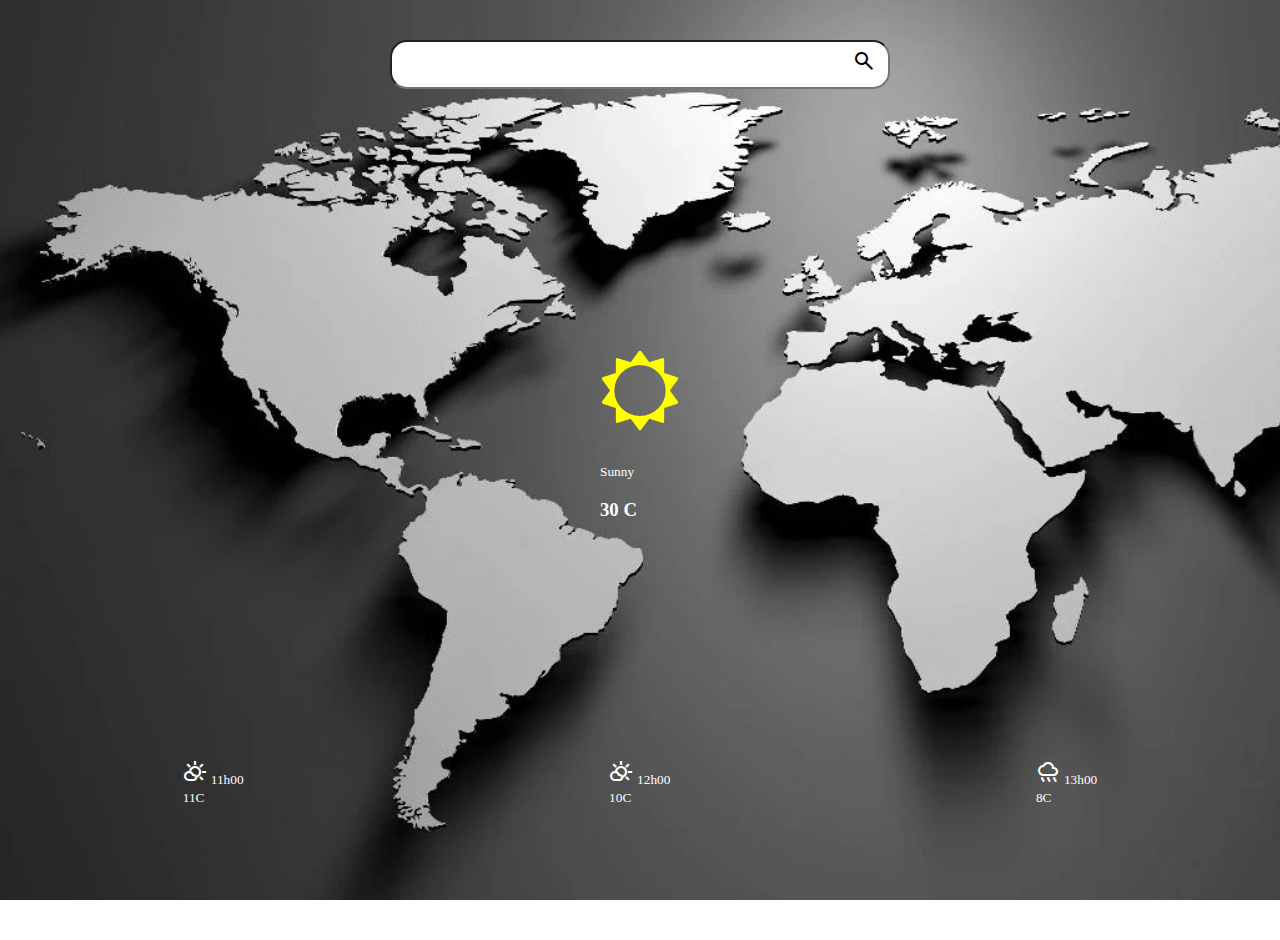
==== popUp.html @ 90bb9b18 "final part of display" ====
<!DOCTYPE html>
<html lang="en">
<head>
    <meta charset="UTF-8">
    <meta name="viewport" content="width=device-width, initial-scale=1.0">
    <title>Pop-Up</title>
    <link rel="stylesheet" href="./popUp.css">
    <link rel="stylesheet" href="https://fonts.googleapis.com/css2?family=Material+Symbols+Outlined:opsz,wght,FILL,GRAD@24,400,0,0" />
    <link rel="stylesheet" href="https://cdnjs.cloudflare.com/ajax/libs/font-awesome/4.7.0/css/font-awesome.min.css">
</head>
<body>
<div class="main-container">
    <nav class="flex center-center">
        <div class="location">
            <span class="material-symbols-outlined" >
                location_on
                </span>
        </div>
        <div class="relative">
            <input type="text" class="adjust">
        <button class="btn"  id="button">
            <span class="material-symbols-outlined">
                search
            </span>
        </button>
        </div>
        
        </nav>
        </div>
        <section class=" flex center-center">
            <div>
                <div class="icon">
                    <i class="fa fa-sun-o" style="font-size:80px;color:yellow"></i>
                
                </div>

                <div class="description">
                    <small>
                        Sunny
                    </small>
                    <h3>
                        30 C
                    </h3>
    
                </div>
            
            </div>
               
          
        </section>
        <footer>
            <div class="small-icons">
                <div>
                    <span class="material-symbols-outlined">
                        partly_cloudy_day
                        </span>
                        <small>
                            11h00 <br>
                            11C
                        </small>

                </div>
                <div>
                    <span class="material-symbols-outlined">
                        partly_cloudy_day
                        </span>
                        <small>
                            12h00 <br> 10C
                        </small>
                </div>
                <div>
                    <span class="material-symbols-outlined">
                        rainy
                        </span>
                        <small>
                            13h00 <br> 8C
                        </small>
                </div>
            </div>
        </footer>

    
</body>
</html>
---- popUp.css ----
body{
    margin: 0;
    height: 100vh;
    background-image: url(./cropped\ image.jpg);
    background-repeat: no-repeat;
    background-attachment: fixed;  
    background-size: cover;
    width: 80%;
     border-radius: 7px;
     color: white;
    width: 100%;
    overflow: hidden;

  }
  .flex{
    display: flex;
  }
  .center-center{
    justify-content: center;
    align-items: center;
  }
.main-container{
    color: white;
    height: 10%;
}
nav{
    position: relative;
    margin-top: 40px;
}
.adjust{
    width: 35em;
    padding: 15px;
    border-radius: 17px;
}
.relative{
    position: relative;
}
.btn{
    position: absolute;
    right: 8px;
    top: 7.5px;
    border: none;
    background-color:white;
    border-radius: none;
    
}
.location{
    position: absolute;
   left: 500px;
   color: black;
   bottom: .1em;
}
section{
    height: 70%;
    display: flex;
    flex-direction: row;
  
}
.icon{
    margin-bottom: 2em;
}

footer{
    height: 20%;
}
.small-icons{
    display: flex;
    justify-content: space-around;
}
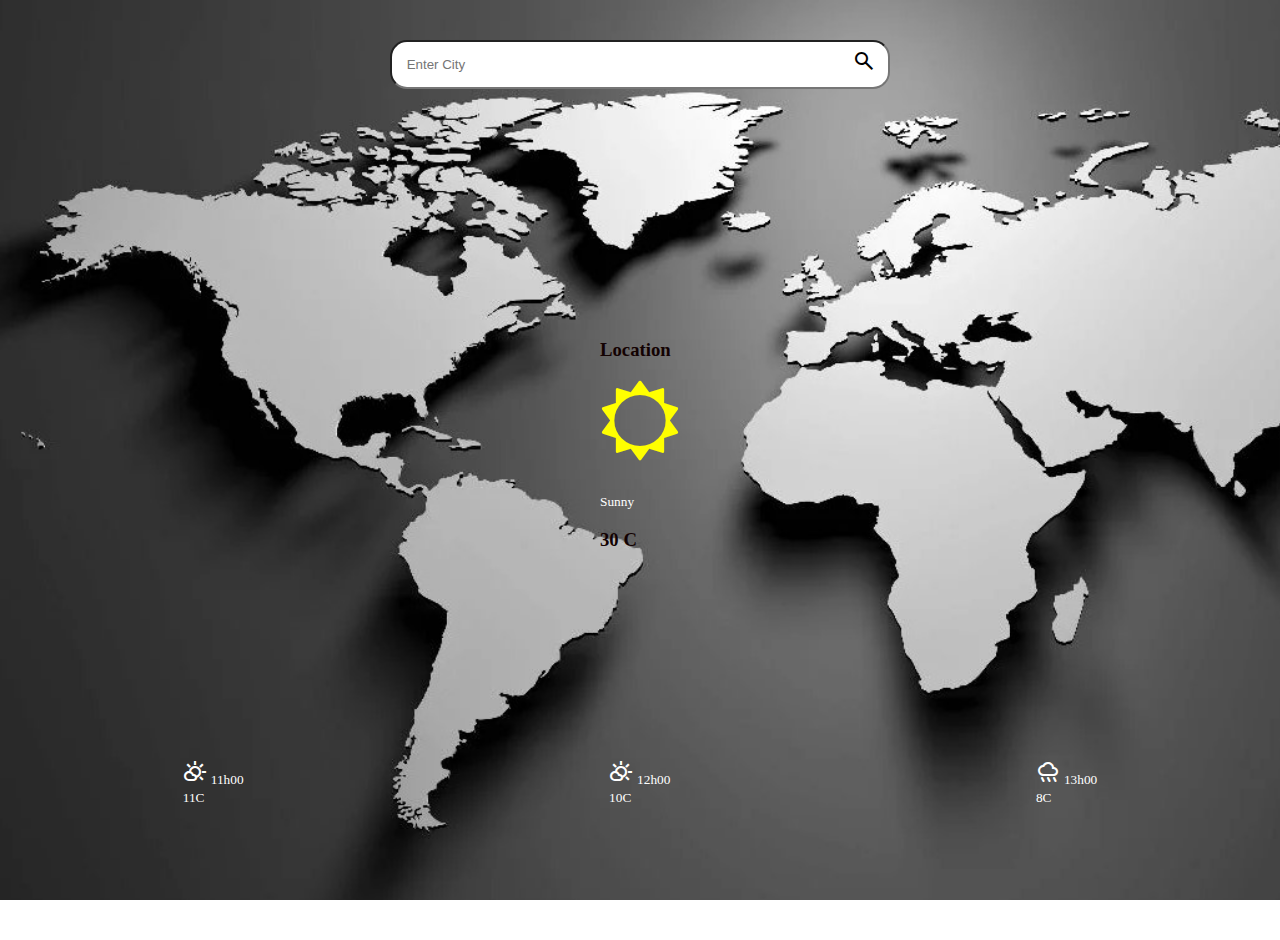
==== commit aaac65e5: "done with changins" ====
--- a/popUp.html
+++ b/popUp.html
@@ -11,13 +11,10 @@
 <body>
 <div class="main-container">
     <nav class="flex center-center">
-        <div class="location">
-            <span class="material-symbols-outlined" >
-                location_on
-                </span>
-        </div>
+        
         <div class="relative">
-            <input type="text" class="adjust">
+
+            <input type="text" class="adjust" id="search" placeholder="Enter City">
         <button class="btn"  id="button">
             <span class="material-symbols-outlined">
                 search
@@ -29,20 +26,28 @@
         </div>
         <section class=" flex center-center">
             <div>
-                <div class="icon">
+                <div>
+                    <h3>
+                        Location
+                    </h3>
+                </div>
+                <div class="icon" id="icon">
                     <i class="fa fa-sun-o" style="font-size:80px;color:yellow"></i>
                 
                 </div>
-
-                <div class="description">
-                    <small>
-                        Sunny
-                    </small>
-                    <h3>
-                        30 C
-                    </h3>
-    
-                </div>
+                <div>
+                   
+                    <div class="description">
+                        <small id="description">
+                            Sunny
+                        </small>
+                        <h3 id="temperature">
+                            30 C
+                        </h3>
+        
+                    </div>
+            </div>
+            
             
             </div>
                
--- a/popUp.css
+++ b/popUp.css
@@ -19,6 +19,10 @@
     justify-content: center;
     align-items: center;
   }
+  .direction{
+    display: flex;
+    flex-direction: row;
+  }
 .main-container{
     color: white;
     height: 10%;
@@ -26,6 +30,13 @@
 nav{
     position: relative;
     margin-top: 40px;
+}
+h3{
+    display: flex;
+    color: rgb(19, 2, 2);
+}
+.words{
+    color:  rgb(19, 2, 2);
 }
 .adjust{
     width: 35em;
@@ -44,12 +55,7 @@
     border-radius: none;
     
 }
-.location{
-    position: absolute;
-   left: 500px;
-   color: black;
-   bottom: .1em;
-}
+
 section{
     height: 70%;
     display: flex;
@@ -67,3 +73,19 @@
     display: flex;
     justify-content: space-around;
 }
+.only-large-screen{
+    display: none;
+}
+@media  screen and (max-width:600px) {
+    .adjust{
+        width: 30em;
+    }
+    .only-large-screen{
+        display: inline;
+    }
+}
+@media screen and (max-width:450px) {
+    .adjust{
+        width: 25em;
+    }
+}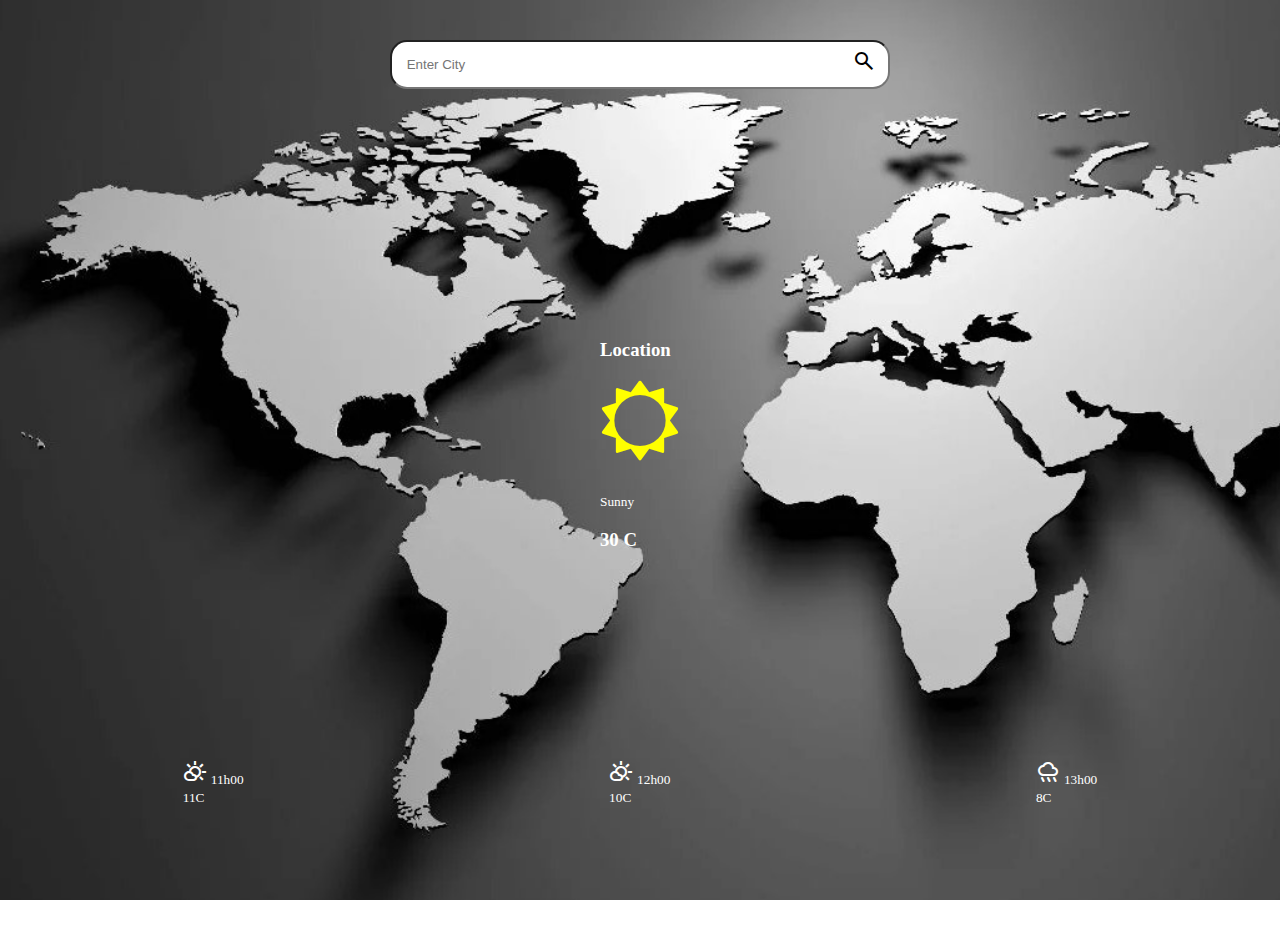
==== commit 0402f5cb: "just  changing the location" ====
--- a/popUp.html
+++ b/popUp.html
@@ -21,22 +21,19 @@
             </span>
         </button>
         </div>
-        
         </nav>
         </div>
         <section class=" flex center-center">
             <div>
                 <div>
-                    <h3>
+                    <h3 id="place">
                         Location
                     </h3>
                 </div>
                 <div class="icon" id="icon">
                     <i class="fa fa-sun-o" style="font-size:80px;color:yellow"></i>
-                
                 </div>
-                <div>
-                   
+                <div class="mine">
                     <div class="description">
                         <small id="description">
                             Sunny
@@ -44,15 +41,11 @@
                         <h3 id="temperature">
                             30 C
                         </h3>
-        
                     </div>
             </div>
-            
-            
             </div>
-               
-          
         </section>
+
         <footer>
             <div class="small-icons">
                 <div>
@@ -63,7 +56,6 @@
                             11h00 <br>
                             11C
                         </small>
-
                 </div>
                 <div>
                     <span class="material-symbols-outlined">
@@ -83,7 +75,6 @@
                 </div>
             </div>
         </footer>
-
-    
 </body>
+<script src="./index.js"></script>
 </html>--- a/popUp.css
+++ b/popUp.css
@@ -33,10 +33,10 @@
 }
 h3{
     display: flex;
-    color: rgb(19, 2, 2);
+    color:white;
 }
 .words{
-    color:  rgb(19, 2, 2);
+    color: white;
 }
 .adjust{
     width: 35em;
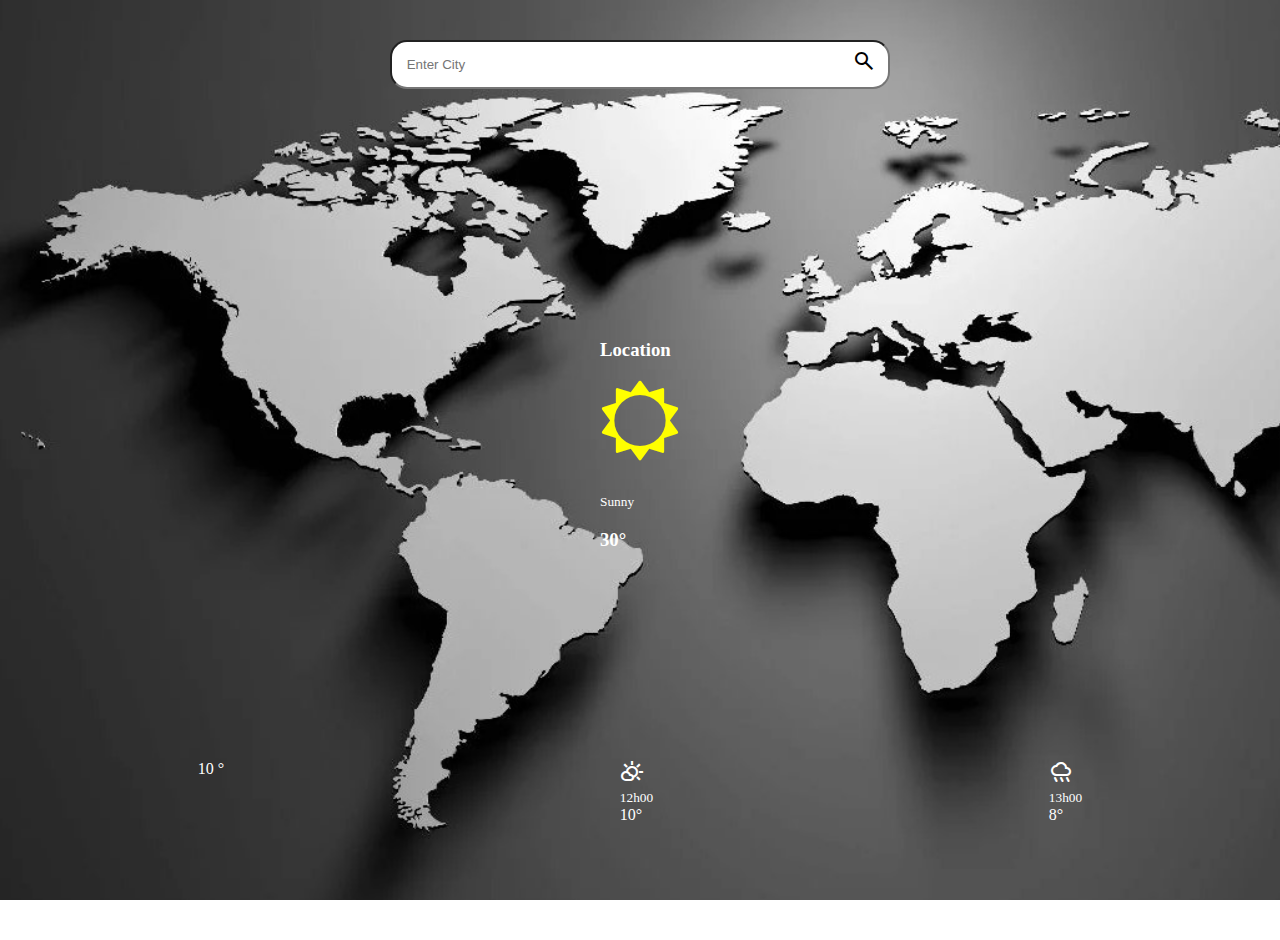
==== commit 6583ba58: "trying to fix the footer" ====
--- a/popUp.html
+++ b/popUp.html
@@ -39,7 +39,7 @@
                             Sunny
                         </small>
                         <h3 id="temperature">
-                            30 C
+                            30&deg; 
                         </h3>
                     </div>
             </div>
@@ -49,29 +49,51 @@
         <footer>
             <div class="small-icons">
                 <div>
-                    <span class="material-symbols-outlined">
-                        partly_cloudy_day
-                        </span>
+                    <div class="footer-icon" data-icon>
+                      
+                    </div>
+                    <div class="time" data-time>
                         <small>
-                            11h00 <br>
-                            11C
+                           
                         </small>
+                    </div>
+                       
+                        <div class="footer-temp" data-temperature>
+                           <span>10</span> <span> &deg;</span>
+                        </div>
                 </div>
                 <div>
-                    <span class="material-symbols-outlined">
-                        partly_cloudy_day
-                        </span>
+                    <div class="footer-icon">
+                        <span class="material-symbols-outlined">
+                            partly_cloudy_day
+                            </span>
+                    </div>
+                    <div class="time">
                         <small>
-                            12h00 <br> 10C
+                            12h00 
                         </small>
+                    </div>
+                   <div class="footer-temp">
+                    10&deg;
+                   </div>
+                       
                 </div>
                 <div>
-                    <span class="material-symbols-outlined">
-                        rainy
-                        </span>
+                    <div class="footer-icon">
+                        <span class="material-symbols-outlined">
+                            rainy
+                            </span>
+                    </div>
+                    <div class="time">
                         <small>
-                            13h00 <br> 8C
+                            13h00
                         </small>
+                    </div>
+                    <div class="footer-temp">
+                        8&deg;
+                    </div>
+                    
+                      
                 </div>
             </div>
         </footer>
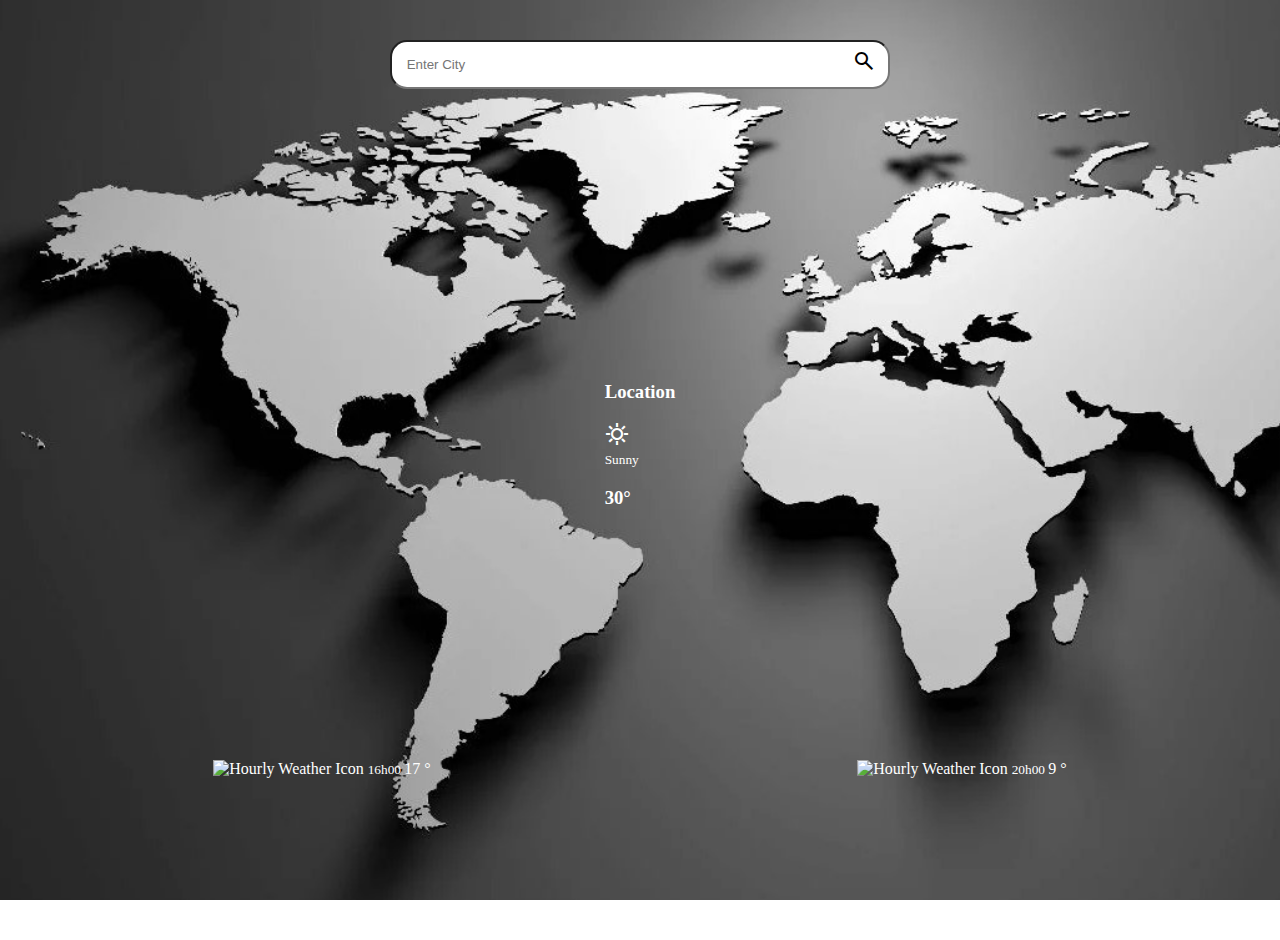
==== commit 830138dd: "tryin to fix the hourl but not working" ====
--- a/popUp.html
+++ b/popUp.html
@@ -11,9 +11,8 @@
 <body>
 <div class="main-container">
     <nav class="flex center-center">
-        
+
         <div class="relative">
-
             <input type="text" class="adjust" id="search" placeholder="Enter City">
         <button class="btn"  id="button">
             <span class="material-symbols-outlined">
@@ -21,18 +20,21 @@
             </span>
         </button>
         </div>
+
         </nav>
         </div>
-        <section class=" flex center-center">
-            <div>
+        <section class="flex center-center"> 
+            <div id="currentWeather">
                 <div>
                     <h3 id="place">
                         Location
                     </h3>
                 </div>
-                <div class="icon" id="icon">
-                    <i class="fa fa-sun-o" style="font-size:80px;color:yellow"></i>
-                </div>
+                
+                    <span class="material-symbols-outlined" id="mainIcon"  >
+                        sunny
+                        </span>
+                
                 <div class="mine">
                     <div class="description">
                         <small id="description">
@@ -43,60 +45,36 @@
                         </h3>
                     </div>
             </div>
-            </div>
         </section>
 
-        <footer>
-            <div class="small-icons">
+            <div class="small-icons" id="small-icons">
+                
                 <div>
-                    <div class="footer-icon" data-icon>
-                      
-                    </div>
-                    <div class="time" data-time>
+                    <img src="" alt="Hourly Weather Icon"  id="small-img">
+                    <span class="time" id="timezone">
                         <small>
-                           
+                           16h00
                         </small>
-                    </div>
-                       
-                        <div class="footer-temp" data-temperature>
-                           <span>10</span> <span> &deg;</span>
-                        </div>
+                    </span>
+                    <span id="small-temp">
+                        17 &deg;
+                    </span>
                 </div>
                 <div>
-                    <div class="footer-icon">
-                        <span class="material-symbols-outlined">
-                            partly_cloudy_day
-                            </span>
-                    </div>
-                    <div class="time">
+                    <img src="" alt="Hourly Weather Icon">
+                    <span class="time" id="timezone">
                         <small>
-                            12h00 
+                           20h00
                         </small>
-                    </div>
-                   <div class="footer-temp">
-                    10&deg;
-                   </div>
-                       
+                    </span>
+                    <span>
+                        9 &deg;
+                    </span>
                 </div>
-                <div>
-                    <div class="footer-icon">
-                        <span class="material-symbols-outlined">
-                            rainy
-                            </span>
-                    </div>
-                    <div class="time">
-                        <small>
-                            13h00
-                        </small>
-                    </div>
-                    <div class="footer-temp">
-                        8&deg;
-                    </div>
-                    
-                      
-                </div>
+
+
             </div>
-        </footer>
+        
 </body>
 <script src="./index.js"></script>
 </html>--- a/popUp.css
+++ b/popUp.css
@@ -66,10 +66,9 @@
     margin-bottom: 2em;
 }
 
-footer{
+
+.small-icons{
     height: 20%;
-}
-.small-icons{
     display: flex;
     justify-content: space-around;
 }
